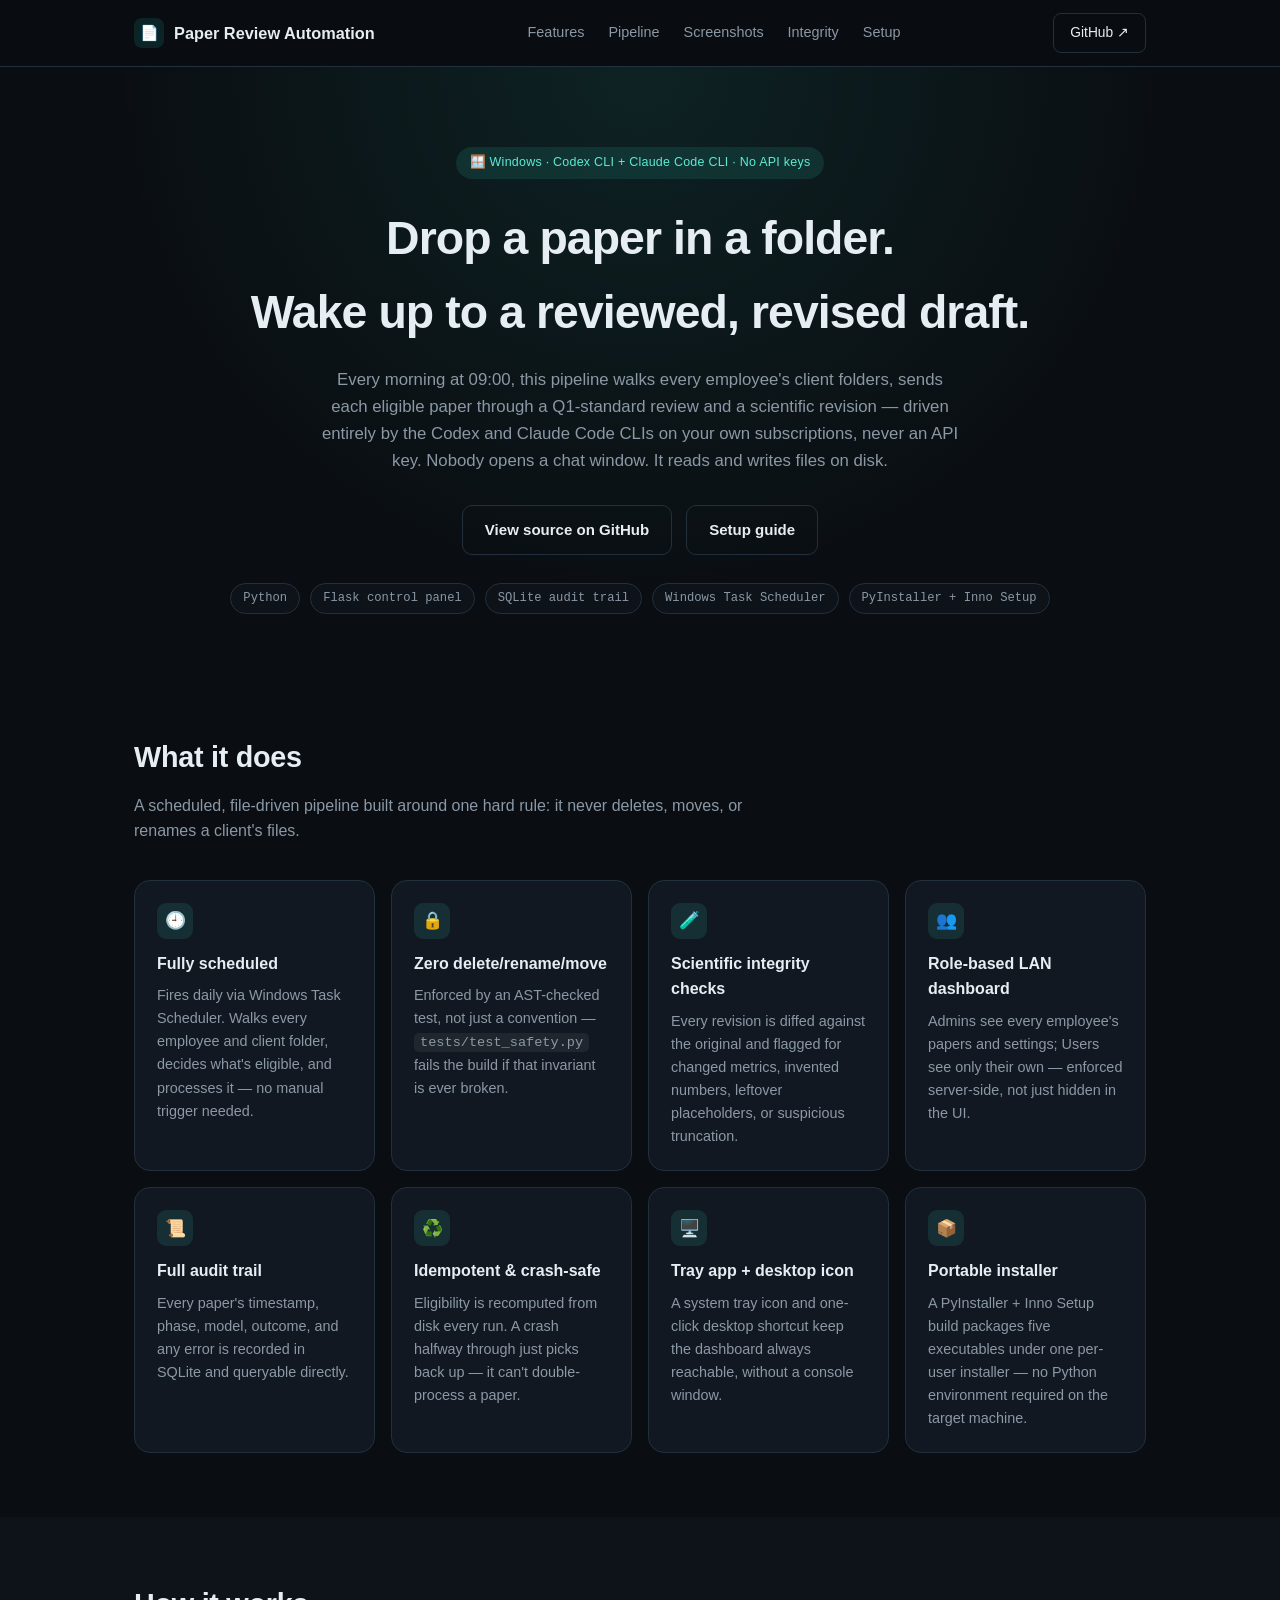
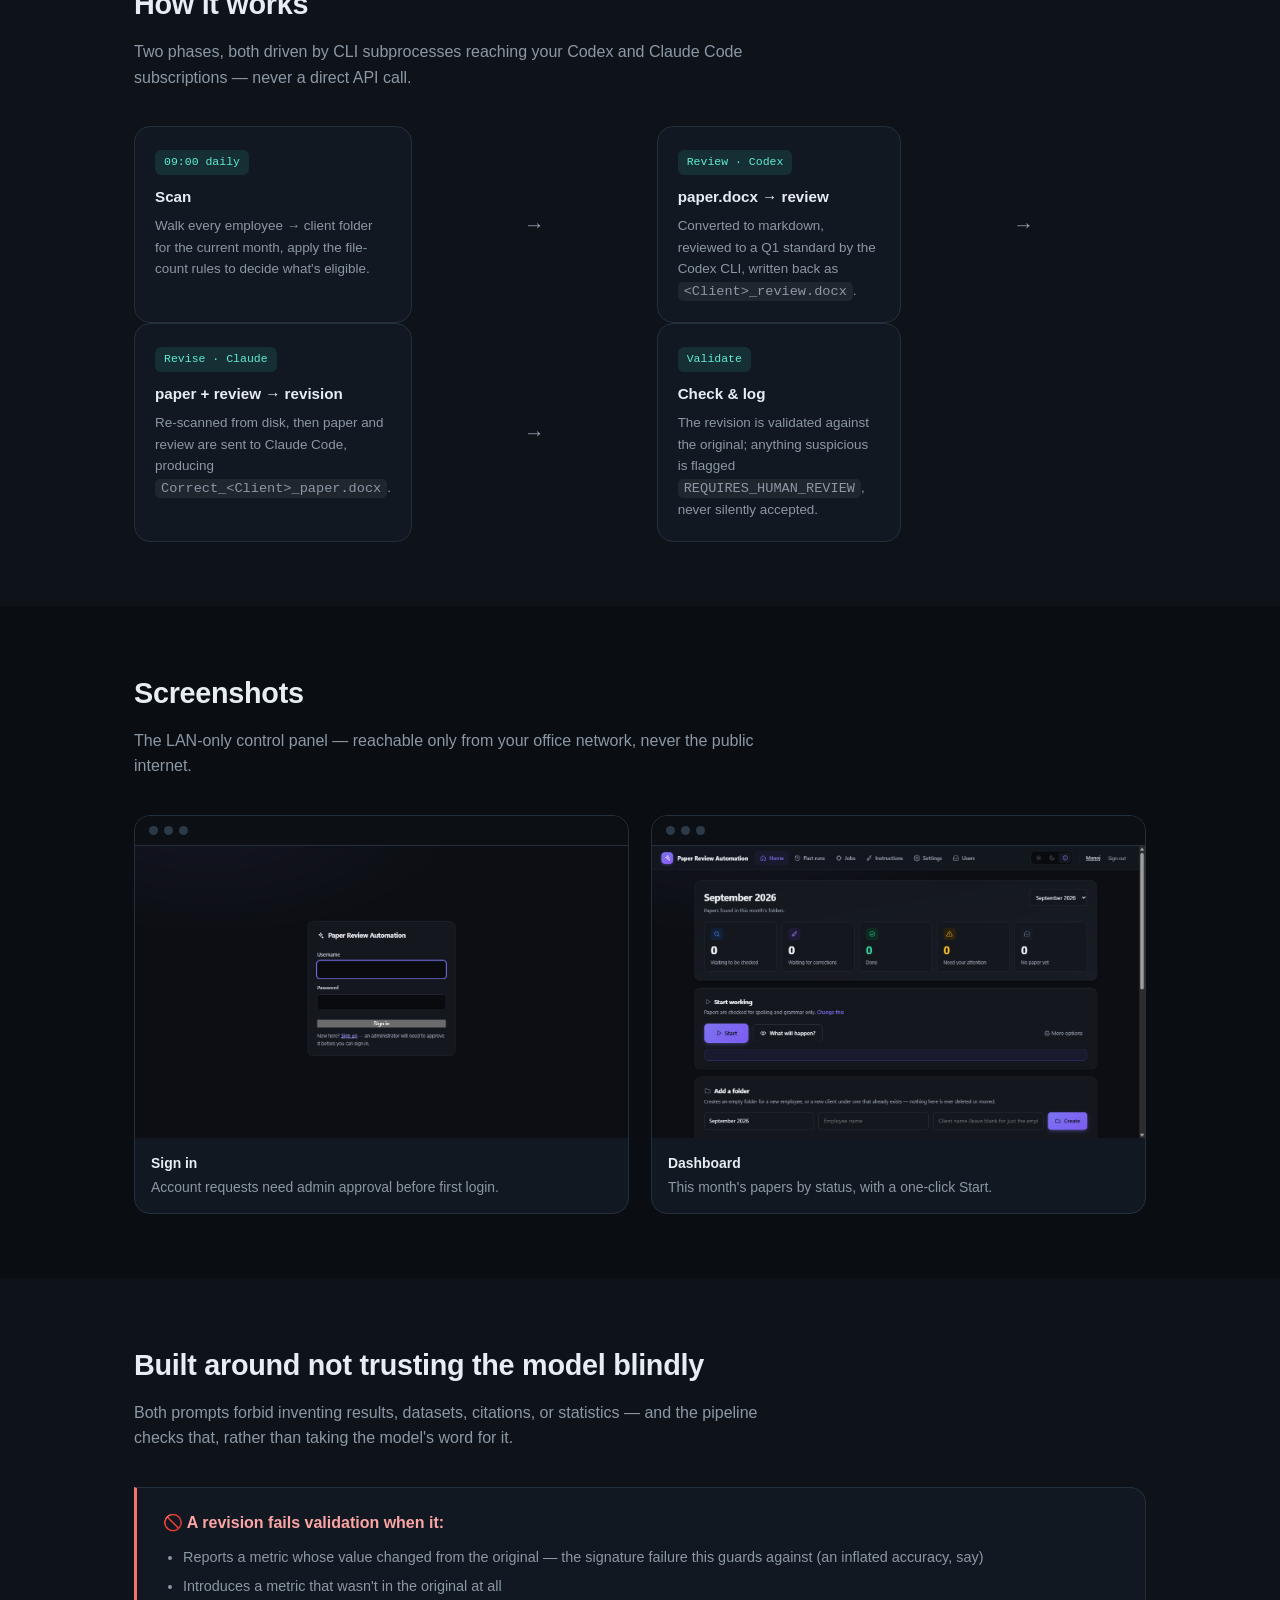
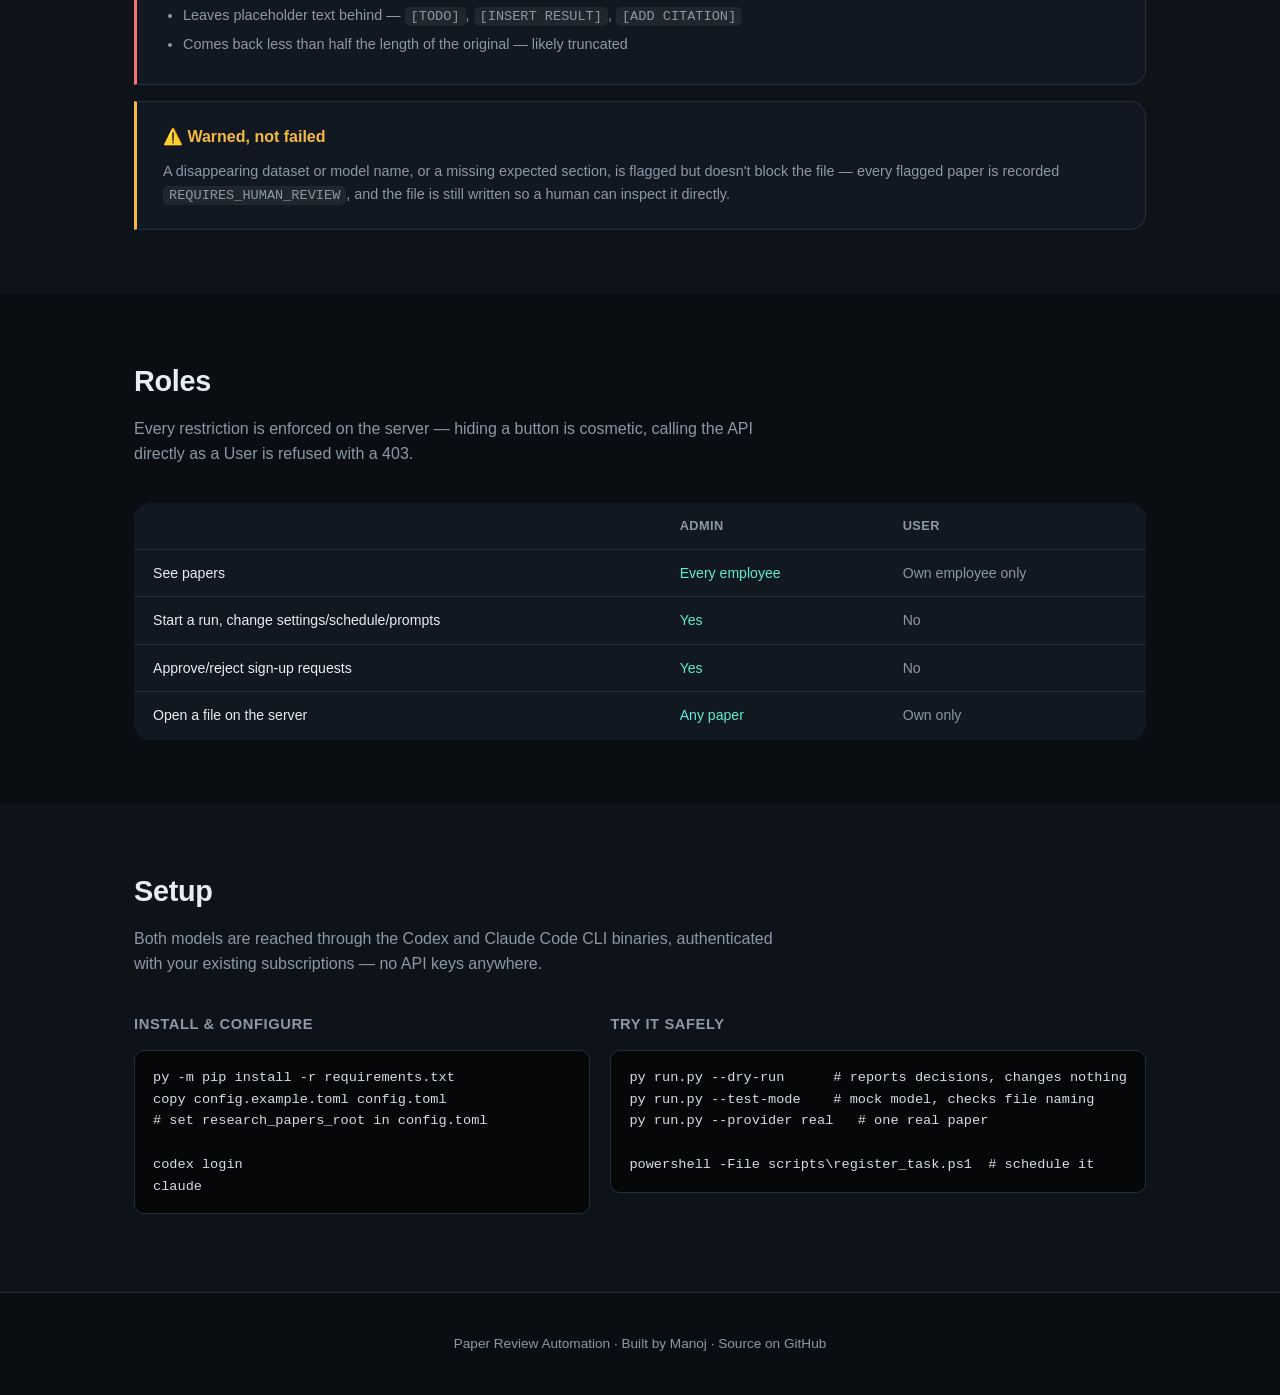
==== docs/index.html @ 432dfa99 "Add GitHub Pages portfolio page Static single-page showcase under docs/ for GitHub Pages: what the p" ====
<!DOCTYPE html>
<html lang="en">
<head>
<meta charset="UTF-8">
<meta name="viewport" content="width=device-width, initial-scale=1.0">
<title>Paper Review Automation</title>
<style>
  :root {
    --bg: #0a0e12;
    --bg-alt: #0e1319;
    --card: #121821;
    --border: #22303d;
    --text: #e6edf3;
    --text-dim: #8b98a5;
    --teal: #2dd4bf;
    --teal-soft: rgba(45, 212, 191, 0.12);
    --amber: #f5b940;
    --red: #f87171;
    --radius: 16px;
    --mono: "SFMono-Regular", Consolas, "Liberation Mono", Menlo, monospace;
    --sans: -apple-system, BlinkMacSystemFont, "Segoe UI", Roboto, Helvetica, Arial, sans-serif;
  }

  * { box-sizing: border-box; }

  html, body {
    margin: 0;
    padding: 0;
    background: var(--bg);
    color: var(--text);
    font-family: var(--sans);
    line-height: 1.6;
    scroll-behavior: smooth;
  }

  a { color: var(--teal); text-decoration: none; }
  a:hover { text-decoration: underline; }

  .wrap { max-width: 1060px; margin: 0 auto; padding: 0 24px; }

  /* Nav */
  nav {
    position: sticky;
    top: 0;
    z-index: 10;
    background: rgba(10, 14, 18, 0.85);
    backdrop-filter: blur(8px);
    border-bottom: 1px solid var(--border);
  }
  nav .wrap { display: flex; align-items: center; justify-content: space-between; height: 66px; }
  .brand { display: flex; align-items: center; gap: 10px; font-weight: 700; font-size: 1.02rem; }
  .brand-icon {
    width: 30px; height: 30px;
    display: grid; place-items: center;
    background: var(--teal-soft);
    border-radius: 8px;
    font-size: 15px;
  }
  .nav-links { display: flex; gap: 24px; font-size: 0.9rem; }
  .nav-links a { color: var(--text-dim); }
  .nav-links a:hover { color: var(--text); text-decoration: none; }
  .nav-cta {
    padding: 8px 16px;
    border: 1px solid var(--border);
    border-radius: 8px;
    color: var(--text) !important;
    font-size: 0.86rem;
  }
  .nav-cta:hover { border-color: var(--teal); text-decoration: none; }

  /* Hero */
  header.hero {
    padding: 80px 0 56px;
    text-align: center;
    background: radial-gradient(circle at 50% 0%, rgba(45,212,191,0.10), transparent 60%);
  }
  .eyebrow {
    display: inline-flex;
    align-items: center;
    gap: 8px;
    font-size: 0.78rem;
    color: #5eead4;
    background: var(--teal-soft);
    padding: 6px 14px;
    border-radius: 999px;
    margin-bottom: 22px;
    letter-spacing: 0.02em;
  }
  h1 { font-size: clamp(2rem, 4.2vw, 2.9rem); margin: 0 0 18px; letter-spacing: -0.02em; }
  .hero p.lede { max-width: 640px; margin: 0 auto 30px; color: var(--text-dim); font-size: 1.05rem; }
  .hero-actions { display: flex; gap: 14px; justify-content: center; flex-wrap: wrap; }
  .btn {
    display: inline-flex;
    align-items: center;
    gap: 8px;
    padding: 12px 22px;
    border-radius: 10px;
    font-weight: 600;
    font-size: 0.94rem;
    border: 1px solid var(--border);
    color: var(--text);
  }
  .btn:hover { text-decoration: none; border-color: var(--teal); }

  .stack-row { display: flex; gap: 10px; justify-content: center; flex-wrap: wrap; margin-top: 28px; }
  .pill {
    font-family: var(--mono);
    font-size: 0.76rem;
    color: var(--text-dim);
    background: var(--bg-alt);
    border: 1px solid var(--border);
    padding: 5px 12px;
    border-radius: 999px;
  }

  /* Sections */
  section { padding: 64px 0; }
  section.alt { background: var(--bg-alt); }
  h2 { font-size: clamp(1.45rem, 2.8vw, 1.8rem); margin: 0 0 12px; letter-spacing: -0.01em; }
  .section-intro { color: var(--text-dim); max-width: 640px; margin: 0 0 36px; }

  /* Feature grid */
  .grid { display: grid; grid-template-columns: repeat(auto-fit, minmax(230px, 1fr)); gap: 16px; }
  .card { background: var(--card); border: 1px solid var(--border); border-radius: var(--radius); padding: 22px; }
  .card .icon {
    width: 36px; height: 36px;
    display: grid; place-items: center;
    background: var(--teal-soft);
    border-radius: 9px;
    margin-bottom: 12px;
    font-size: 17px;
  }
  .card h3 { margin: 0 0 8px; font-size: 1rem; }
  .card p { margin: 0; color: var(--text-dim); font-size: 0.9rem; }

  /* Pipeline flow */
  .pipeline {
    display: grid;
    grid-template-columns: repeat(4, 1fr);
    gap: 0;
    align-items: stretch;
  }
  @media (max-width: 820px) {
    .pipeline { grid-template-columns: 1fr; }
    .pipeline .arrow { transform: rotate(90deg); margin: 4px 0; }
  }
  .pipeline .stage {
    background: var(--card);
    border: 1px solid var(--border);
    border-radius: var(--radius);
    padding: 20px;
  }
  .pipeline .stage .tag {
    display: inline-block;
    font-family: var(--mono);
    font-size: 0.72rem;
    color: #5eead4;
    background: var(--teal-soft);
    padding: 3px 9px;
    border-radius: 6px;
    margin-bottom: 10px;
  }
  .pipeline .stage h4 { margin: 0 0 6px; font-size: 0.95rem; }
  .pipeline .stage p { margin: 0; color: var(--text-dim); font-size: 0.84rem; }
  .pipeline .arrow {
    display: flex; align-items: center; justify-content: center;
    color: var(--text-dim);
    font-size: 1.3rem;
    padding: 0 6px;
  }

  /* Screenshots */
  .shots { display: grid; grid-template-columns: repeat(auto-fit, minmax(320px, 1fr)); gap: 22px; }
  .shot { background: var(--card); border: 1px solid var(--border); border-radius: var(--radius); overflow: hidden; }
  .shot .browser-bar {
    display: flex; align-items: center; gap: 6px;
    padding: 10px 14px;
    background: #0c1015;
    border-bottom: 1px solid var(--border);
  }
  .shot .browser-bar span { width: 9px; height: 9px; border-radius: 50%; background: #2c3947; }
  .shot img { display: block; width: 100%; height: auto; }
  .shot .caption { padding: 14px 16px; font-size: 0.87rem; color: var(--text-dim); }
  .shot .caption strong { color: var(--text); display: block; margin-bottom: 2px; }

  /* Integrity callout */
  .callout {
    border: 1px solid var(--border);
    border-left: 3px solid var(--amber);
    background: var(--card);
    border-radius: 0 var(--radius) var(--radius) 0;
    padding: 22px 26px;
  }
  .callout.danger { border-left-color: var(--red); }
  .callout h3 { margin: 0 0 10px; font-size: 1rem; color: var(--amber); display: flex; align-items: center; gap: 8px; }
  .callout.danger h3 { color: #fca5a5; }
  .callout ul { margin: 0; padding-left: 20px; color: var(--text-dim); font-size: 0.9rem; }
  .callout li { margin-bottom: 6px; }
  .callout p { margin: 0; color: var(--text-dim); font-size: 0.9rem; }

  /* Roles table */
  table { width: 100%; border-collapse: collapse; background: var(--card); border: 1px solid var(--border); border-radius: var(--radius); overflow: hidden; }
  th, td { text-align: left; padding: 12px 18px; font-size: 0.88rem; border-bottom: 1px solid var(--border); }
  th { color: var(--text-dim); font-weight: 600; font-size: 0.8rem; text-transform: uppercase; letter-spacing: 0.03em; }
  tr:last-child td { border-bottom: none; }
  td.yes { color: #5eead4; }
  td.no { color: var(--text-dim); }

  code, pre { font-family: var(--mono); font-size: 0.85rem; }
  code { background: rgba(255,255,255,0.06); padding: 2px 6px; border-radius: 5px; }
  pre {
    background: #050708;
    border: 1px solid var(--border);
    border-radius: 10px;
    padding: 16px 18px;
    overflow-x: auto;
    color: #d6dbe6;
  }
  pre code { background: none; padding: 0; }

  .run-grid { display: grid; grid-template-columns: 1fr 1fr; gap: 20px; }
  @media (max-width: 720px) {
    .run-grid { grid-template-columns: 1fr; }
    .nav-links { display: none; }
  }
  .run-card h3 {
    margin: 0 0 12px;
    font-size: 0.92rem;
    color: var(--text-dim);
    text-transform: uppercase;
    letter-spacing: 0.04em;
    font-weight: 600;
  }

  footer {
    padding: 40px 0;
    text-align: center;
    color: var(--text-dim);
    font-size: 0.85rem;
    border-top: 1px solid var(--border);
  }
  footer a { color: var(--text-dim); }
  footer a:hover { color: var(--teal); }
</style>
</head>
<body>

<nav>
  <div class="wrap">
    <div class="brand">
      <span class="brand-icon">📄</span>
      Paper Review Automation
    </div>
    <div class="nav-links">
      <a href="#features">Features</a>
      <a href="#pipeline">Pipeline</a>
      <a href="#screenshots">Screenshots</a>
      <a href="#integrity">Integrity</a>
      <a href="#run-it">Setup</a>
    </div>
    <a class="nav-cta" href="https://github.com/Manojid/Research-paper-review-revise-automation" target="_blank" rel="noopener">GitHub ↗</a>
  </div>
</nav>

<header class="hero">
  <div class="wrap">
    <span class="eyebrow">🪟 Windows · Codex CLI + Claude Code CLI · No API keys</span>
    <h1>Drop a paper in a folder.<br>Wake up to a reviewed, revised draft.</h1>
    <p class="lede">
      Every morning at 09:00, this pipeline walks every employee's client folders,
      sends each eligible paper through a Q1-standard review and a scientific revision —
      driven entirely by the Codex and Claude Code CLIs on your own subscriptions,
      never an API key. Nobody opens a chat window. It reads and writes files on disk.
    </p>
    <div class="hero-actions">
      <a class="btn" href="https://github.com/Manojid/Research-paper-review-revise-automation" target="_blank" rel="noopener">View source on GitHub</a>
      <a class="btn" href="#run-it">Setup guide</a>
    </div>
    <div class="stack-row">
      <span class="pill">Python</span>
      <span class="pill">Flask control panel</span>
      <span class="pill">SQLite audit trail</span>
      <span class="pill">Windows Task Scheduler</span>
      <span class="pill">PyInstaller + Inno Setup</span>
    </div>
  </div>
</header>

<section id="features">
  <div class="wrap">
    <h2>What it does</h2>
    <p class="section-intro">A scheduled, file-driven pipeline built around one hard rule: it never deletes, moves, or renames a client's files.</p>
    <div class="grid">
      <div class="card">
        <div class="icon">🕘</div>
        <h3>Fully scheduled</h3>
        <p>Fires daily via Windows Task Scheduler. Walks every employee and client folder, decides what's eligible, and processes it — no manual trigger needed.</p>
      </div>
      <div class="card">
        <div class="icon">🔒</div>
        <h3>Zero delete/rename/move</h3>
        <p>Enforced by an AST-checked test, not just a convention — <code>tests/test_safety.py</code> fails the build if that invariant is ever broken.</p>
      </div>
      <div class="card">
        <div class="icon">🧪</div>
        <h3>Scientific integrity checks</h3>
        <p>Every revision is diffed against the original and flagged for changed metrics, invented numbers, leftover placeholders, or suspicious truncation.</p>
      </div>
      <div class="card">
        <div class="icon">👥</div>
        <h3>Role-based LAN dashboard</h3>
        <p>Admins see every employee's papers and settings; Users see only their own — enforced server-side, not just hidden in the UI.</p>
      </div>
      <div class="card">
        <div class="icon">📜</div>
        <h3>Full audit trail</h3>
        <p>Every paper's timestamp, phase, model, outcome, and any error is recorded in SQLite and queryable directly.</p>
      </div>
      <div class="card">
        <div class="icon">♻️</div>
        <h3>Idempotent &amp; crash-safe</h3>
        <p>Eligibility is recomputed from disk every run. A crash halfway through just picks back up — it can't double-process a paper.</p>
      </div>
      <div class="card">
        <div class="icon">🖥️</div>
        <h3>Tray app + desktop icon</h3>
        <p>A system tray icon and one-click desktop shortcut keep the dashboard always reachable, without a console window.</p>
      </div>
      <div class="card">
        <div class="icon">📦</div>
        <h3>Portable installer</h3>
        <p>A PyInstaller + Inno Setup build packages five executables under one per-user installer — no Python environment required on the target machine.</p>
      </div>
    </div>
  </div>
</section>

<section class="alt" id="pipeline">
  <div class="wrap">
    <h2>How it works</h2>
    <p class="section-intro">Two phases, both driven by CLI subprocesses reaching your Codex and Claude Code subscriptions — never a direct API call.</p>
    <div class="pipeline">
      <div class="stage">
        <span class="tag">09:00 daily</span>
        <h4>Scan</h4>
        <p>Walk every employee → client folder for the current month, apply the file-count rules to decide what's eligible.</p>
      </div>
      <div class="arrow">→</div>
      <div class="stage">
        <span class="tag">Review · Codex</span>
        <h4>paper.docx → review</h4>
        <p>Converted to markdown, reviewed to a Q1 standard by the Codex CLI, written back as <code>&lt;Client&gt;_review.docx</code>.</p>
      </div>
      <div class="arrow">→</div>
      <div class="stage">
        <span class="tag">Revise · Claude</span>
        <h4>paper + review → revision</h4>
        <p>Re-scanned from disk, then paper and review are sent to Claude Code, producing <code>Correct_&lt;Client&gt;_paper.docx</code>.</p>
      </div>
      <div class="arrow">→</div>
      <div class="stage">
        <span class="tag">Validate</span>
        <h4>Check &amp; log</h4>
        <p>The revision is validated against the original; anything suspicious is flagged <code>REQUIRES_HUMAN_REVIEW</code>, never silently accepted.</p>
      </div>
    </div>
  </div>
</section>

<section id="screenshots">
  <div class="wrap">
    <h2>Screenshots</h2>
    <p class="section-intro">The LAN-only control panel — reachable only from your office network, never the public internet.</p>
    <div class="shots">
      <div class="shot">
        <div class="browser-bar"><span></span><span></span><span></span></div>
        <img src="assets/login.png" alt="Sign-in screen" loading="lazy">
        <div class="caption"><strong>Sign in</strong>Account requests need admin approval before first login.</div>
      </div>
      <div class="shot">
        <div class="browser-bar"><span></span><span></span><span></span></div>
        <img src="assets/dashboard.png" alt="Dashboard overview" loading="lazy">
        <div class="caption"><strong>Dashboard</strong>This month's papers by status, with a one-click Start.</div>
      </div>
    </div>
  </div>
</section>

<section class="alt" id="integrity">
  <div class="wrap">
    <h2>Built around not trusting the model blindly</h2>
    <p class="section-intro">Both prompts forbid inventing results, datasets, citations, or statistics — and the pipeline checks that, rather than taking the model's word for it.</p>

    <div class="callout danger">
      <h3>🚫 A revision fails validation when it:</h3>
      <ul>
        <li>Reports a metric whose value changed from the original — the signature failure this guards against (an inflated accuracy, say)</li>
        <li>Introduces a metric that wasn't in the original at all</li>
        <li>Leaves placeholder text behind — <code>[TODO]</code>, <code>[INSERT RESULT]</code>, <code>[ADD CITATION]</code></li>
        <li>Comes back less than half the length of the original — likely truncated</li>
      </ul>
    </div>

    <div style="height: 16px;"></div>

    <div class="callout">
      <h3>⚠️ Warned, not failed</h3>
      <p>A disappearing dataset or model name, or a missing expected section, is flagged but doesn't block the file — every flagged paper is recorded <code>REQUIRES_HUMAN_REVIEW</code>, and the file is still written so a human can inspect it directly.</p>
    </div>
  </div>
</section>

<section>
  <div class="wrap">
    <h2>Roles</h2>
    <p class="section-intro">Every restriction is enforced on the server — hiding a button is cosmetic, calling the API directly as a User is refused with a 403.</p>
    <table>
      <tr><th></th><th>Admin</th><th>User</th></tr>
      <tr><td>See papers</td><td class="yes">Every employee</td><td class="no">Own employee only</td></tr>
      <tr><td>Start a run, change settings/schedule/prompts</td><td class="yes">Yes</td><td class="no">No</td></tr>
      <tr><td>Approve/reject sign-up requests</td><td class="yes">Yes</td><td class="no">No</td></tr>
      <tr><td>Open a file on the server</td><td class="yes">Any paper</td><td class="no">Own only</td></tr>
    </table>
  </div>
</section>

<section class="alt" id="run-it">
  <div class="wrap">
    <h2>Setup</h2>
    <p class="section-intro">Both models are reached through the Codex and Claude Code CLI binaries, authenticated with your existing subscriptions — no API keys anywhere.</p>
    <div class="run-grid">
      <div class="run-card">
        <h3>Install &amp; configure</h3>
        <pre><code>py -m pip install -r requirements.txt
copy config.example.toml config.toml
# set research_papers_root in config.toml

codex login
claude</code></pre>
      </div>
      <div class="run-card">
        <h3>Try it safely</h3>
        <pre><code>py run.py --dry-run      # reports decisions, changes nothing
py run.py --test-mode    # mock model, checks file naming
py run.py --provider real   # one real paper

powershell -File scripts\register_task.ps1  # schedule it</code></pre>
      </div>
    </div>
  </div>
</section>

<footer>
  <div class="wrap">
    Paper Review Automation &middot; Built by Manoj &middot; <a href="https://github.com/Manojid/Research-paper-review-revise-automation" target="_blank" rel="noopener">Source on GitHub</a>
  </div>
</footer>

</body>
</html>
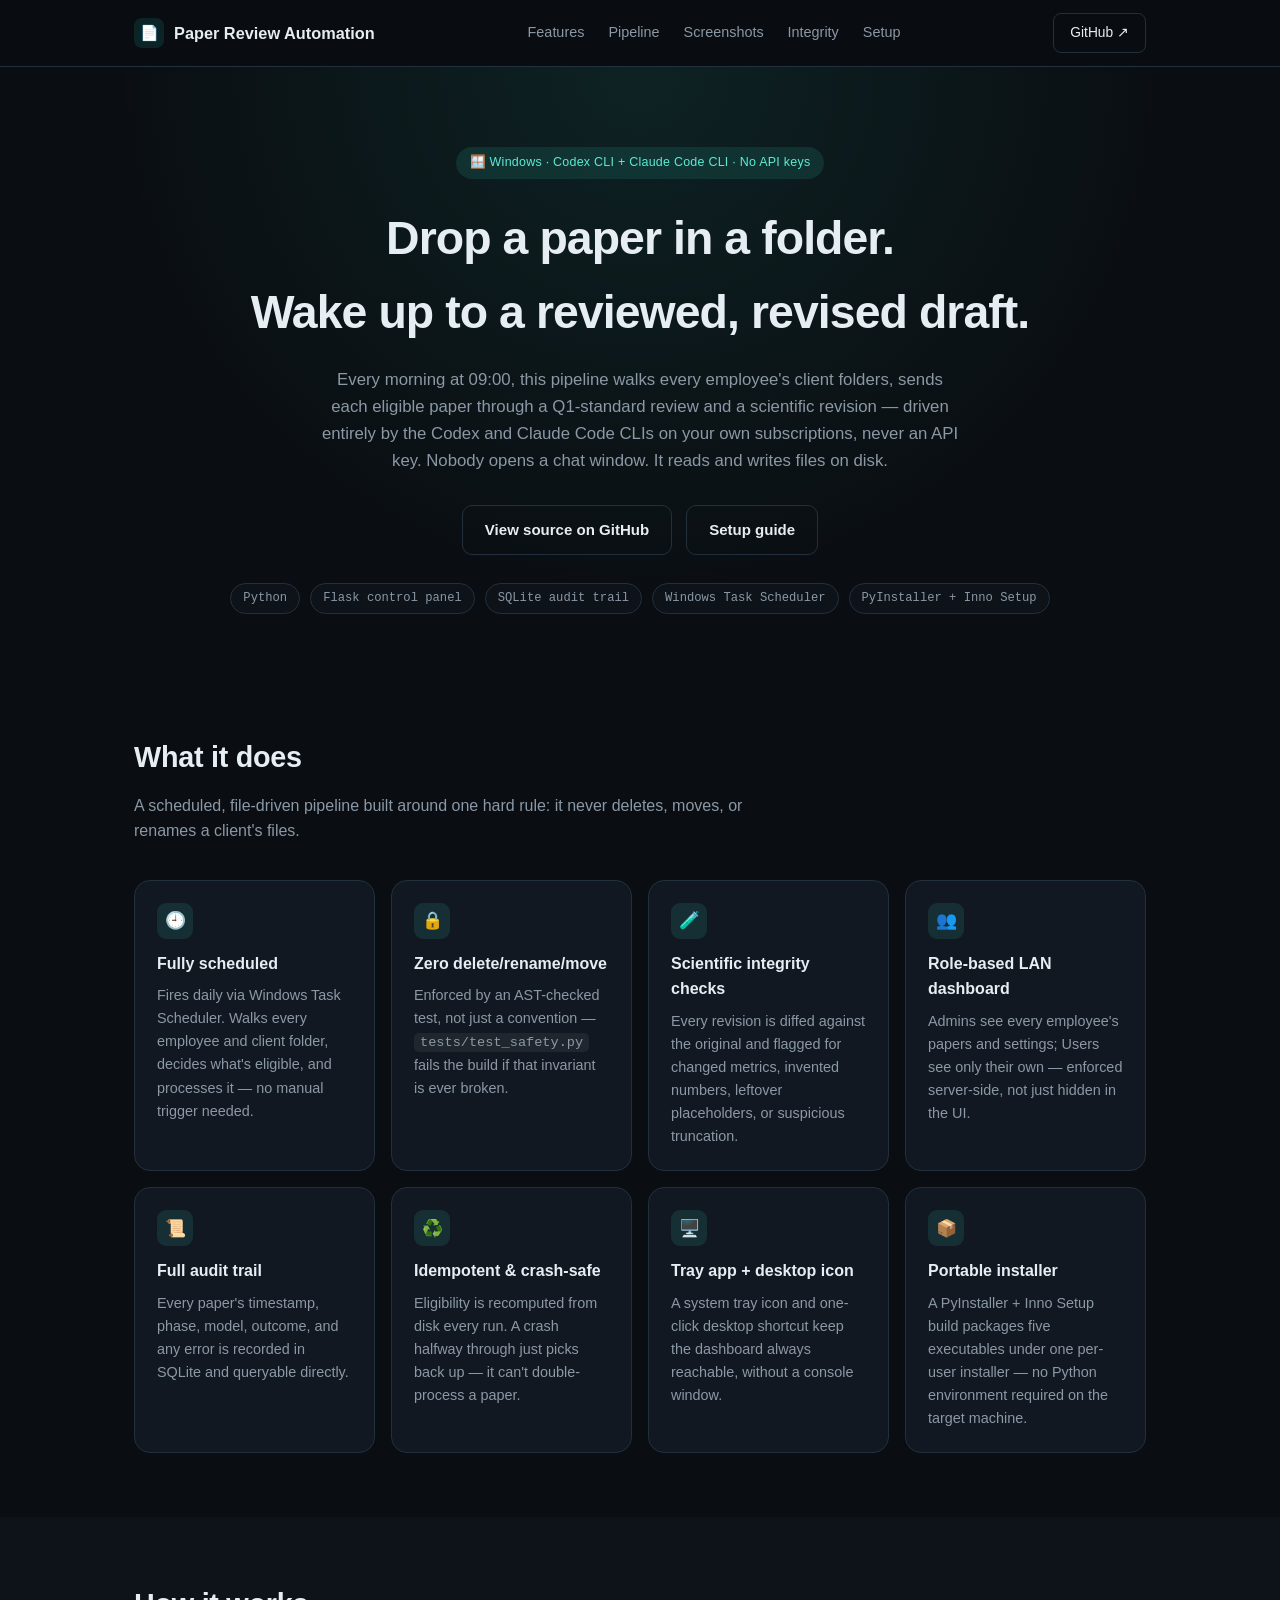
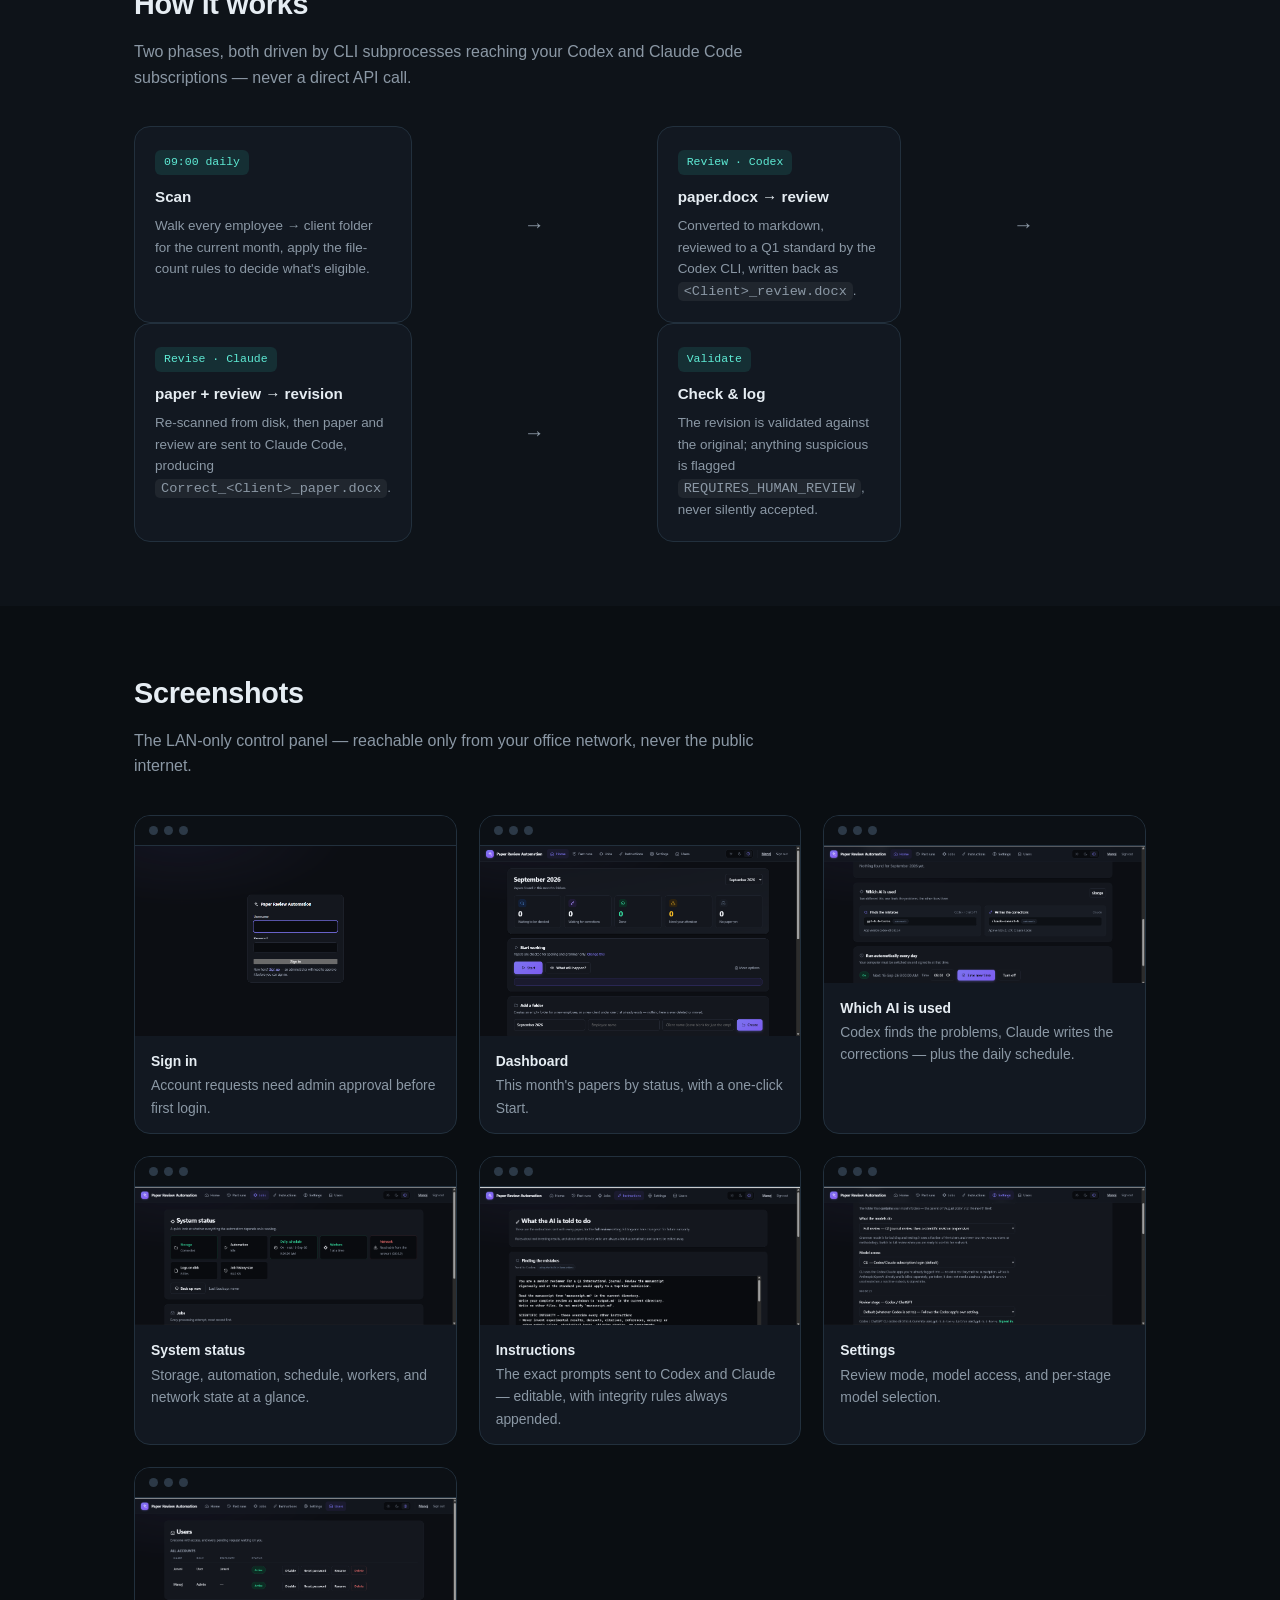
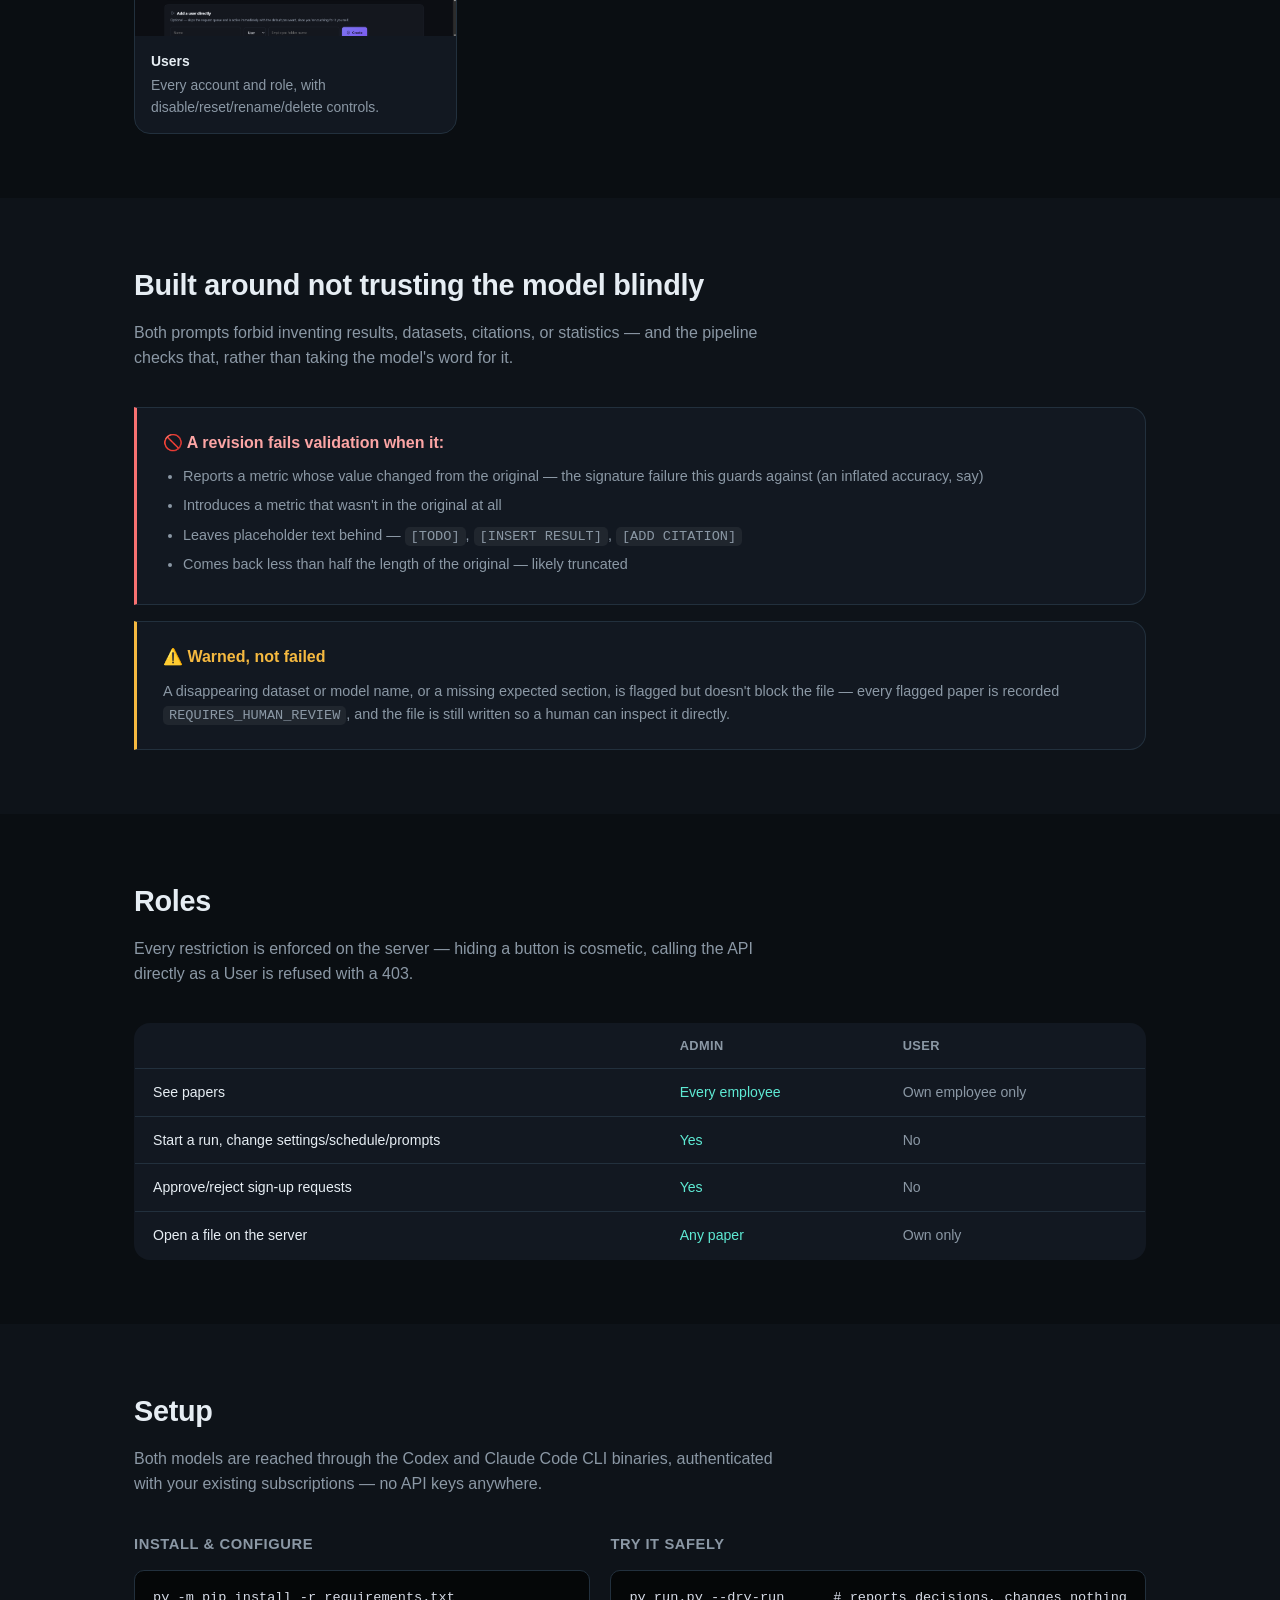
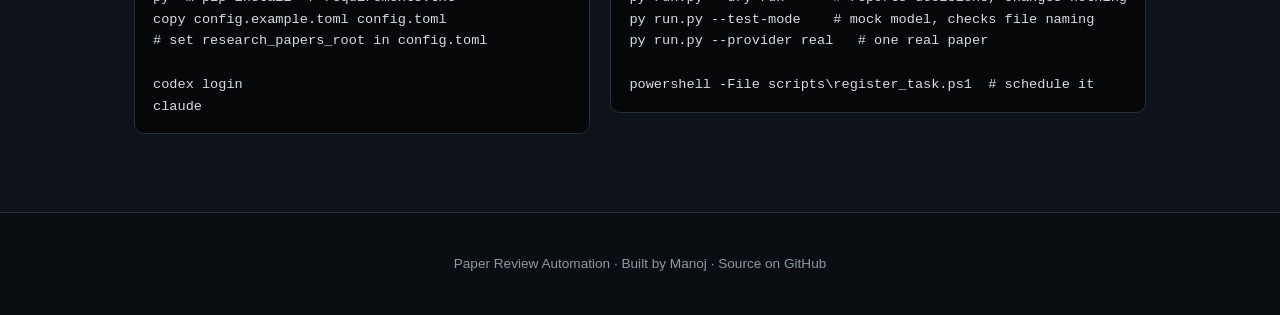
==== commit ad710e6a: "Add five more dashboard screenshots to the portfolio page System status, Instructions (the actual pr" ====
--- a/docs/index.html
+++ b/docs/index.html
@@ -382,6 +382,31 @@
         <img src="assets/dashboard.png" alt="Dashboard overview" loading="lazy">
         <div class="caption"><strong>Dashboard</strong>This month's papers by status, with a one-click Start.</div>
       </div>
+      <div class="shot">
+        <div class="browser-bar"><span></span><span></span><span></span></div>
+        <img src="assets/home-detail.png" alt="Which AI is used and schedule" loading="lazy">
+        <div class="caption"><strong>Which AI is used</strong>Codex finds the problems, Claude writes the corrections — plus the daily schedule.</div>
+      </div>
+      <div class="shot">
+        <div class="browser-bar"><span></span><span></span><span></span></div>
+        <img src="assets/jobs.png" alt="System status and jobs" loading="lazy">
+        <div class="caption"><strong>System status</strong>Storage, automation, schedule, workers, and network state at a glance.</div>
+      </div>
+      <div class="shot">
+        <div class="browser-bar"><span></span><span></span><span></span></div>
+        <img src="assets/instructions.png" alt="Instructions editor" loading="lazy">
+        <div class="caption"><strong>Instructions</strong>The exact prompts sent to Codex and Claude — editable, with integrity rules always appended.</div>
+      </div>
+      <div class="shot">
+        <div class="browser-bar"><span></span><span></span><span></span></div>
+        <img src="assets/settings.png" alt="Settings screen" loading="lazy">
+        <div class="caption"><strong>Settings</strong>Review mode, model access, and per-stage model selection.</div>
+      </div>
+      <div class="shot">
+        <div class="browser-bar"><span></span><span></span><span></span></div>
+        <img src="assets/users.png" alt="Users administration screen" loading="lazy">
+        <div class="caption"><strong>Users</strong>Every account and role, with disable/reset/rename/delete controls.</div>
+      </div>
     </div>
   </div>
 </section>
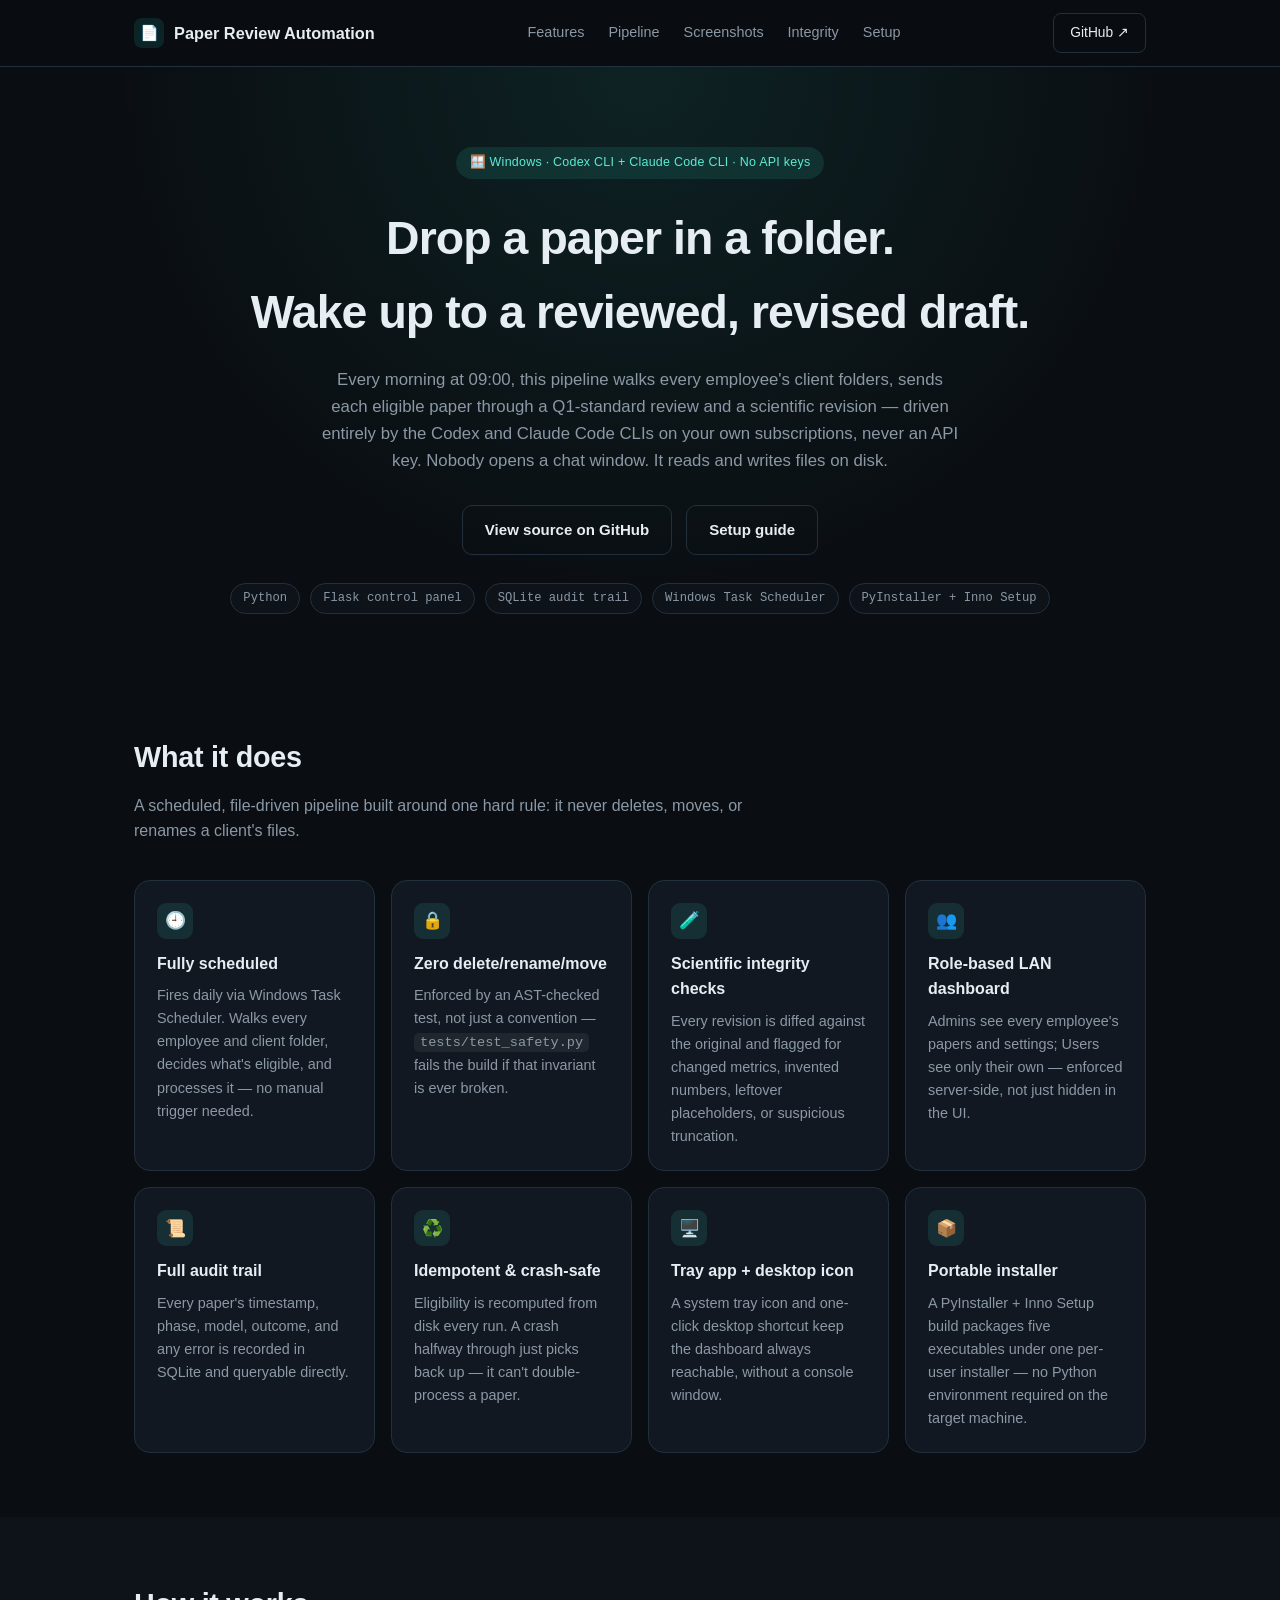
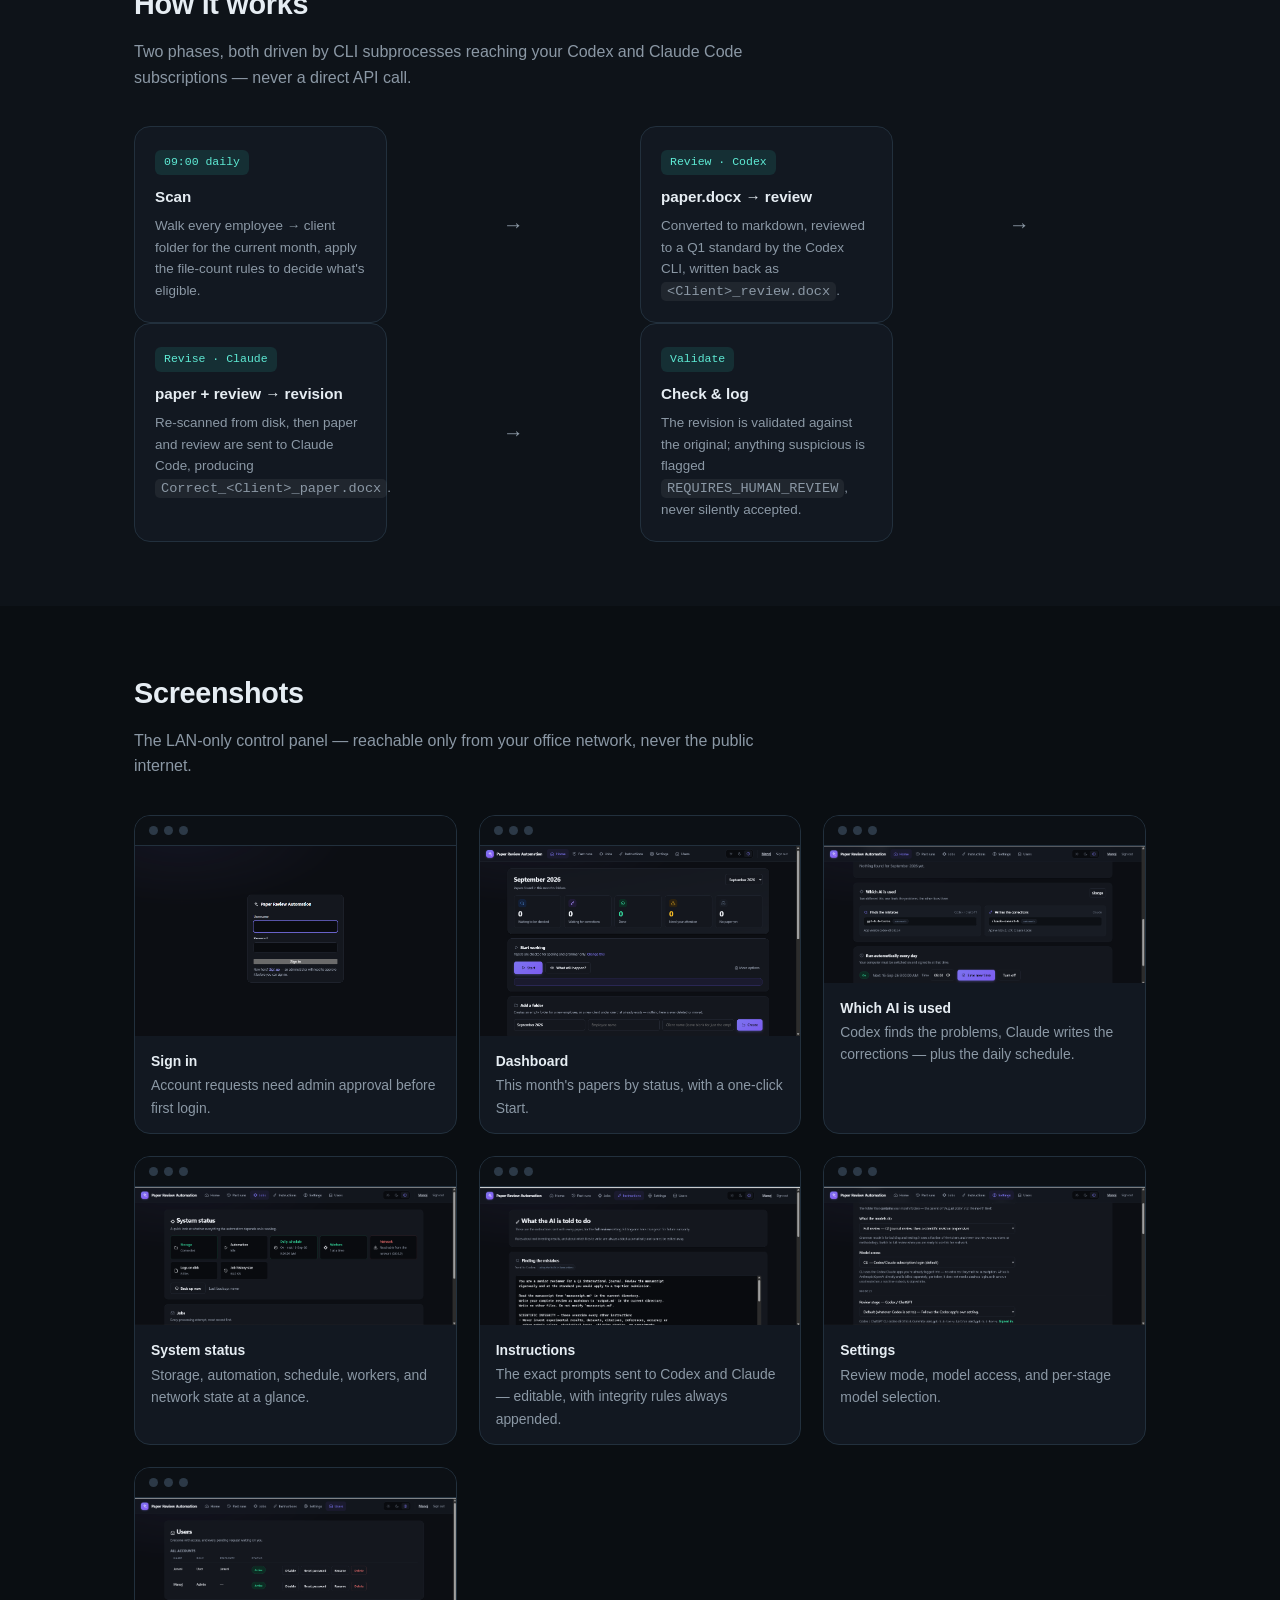
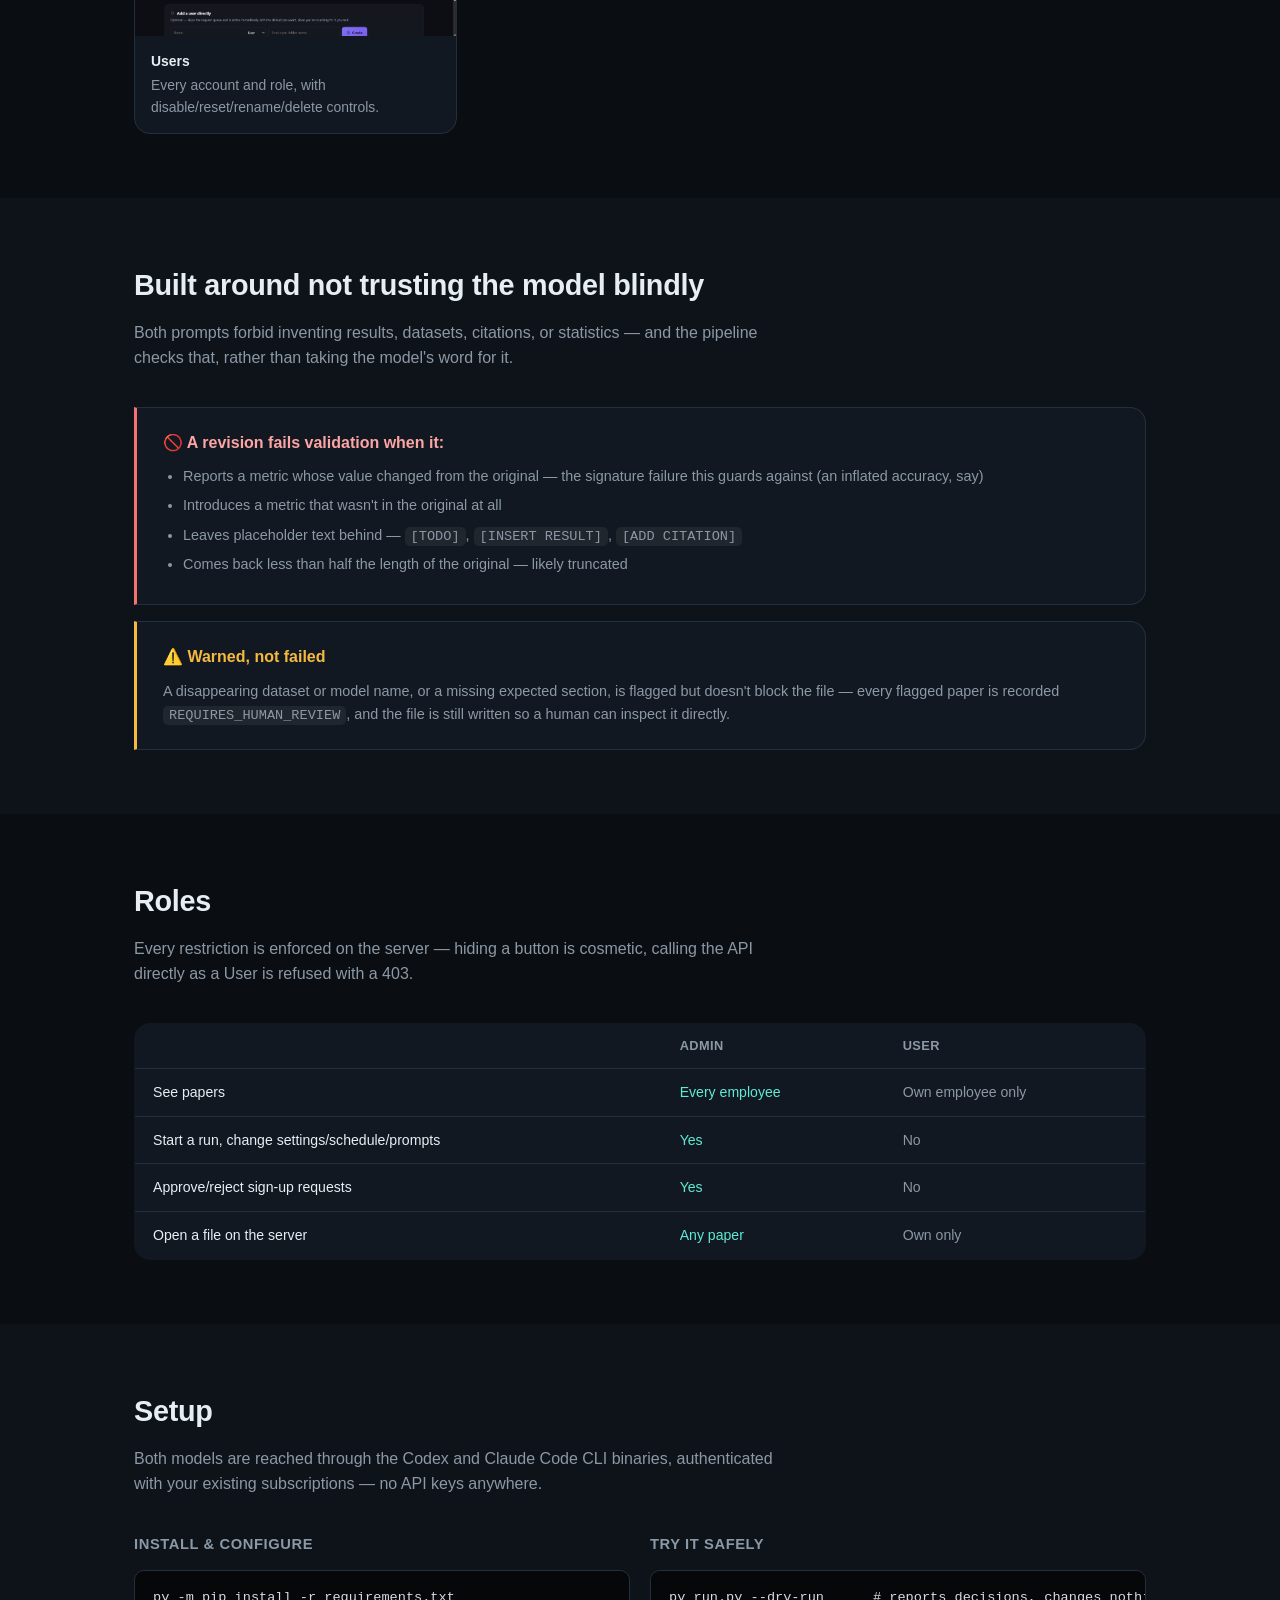
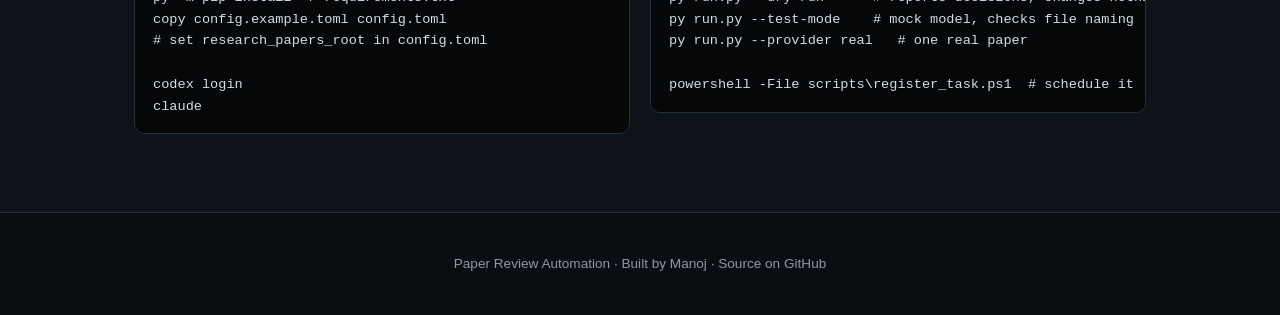
==== commit e7e80f87: "Fix mobile horizontal overflow in Setup and Roles sections Two overflow sources: .run-grid/.pipeline" ====
--- a/docs/index.html
+++ b/docs/index.html
@@ -140,6 +140,7 @@
     gap: 0;
     align-items: stretch;
   }
+  .pipeline .stage { min-width: 0; }
   @media (max-width: 820px) {
     .pipeline { grid-template-columns: 1fr; }
     .pipeline .arrow { transform: rotate(90deg); margin: 4px 0; }
@@ -199,7 +200,8 @@
   .callout p { margin: 0; color: var(--text-dim); font-size: 0.9rem; }
 
   /* Roles table */
-  table { width: 100%; border-collapse: collapse; background: var(--card); border: 1px solid var(--border); border-radius: var(--radius); overflow: hidden; }
+  .table-scroll { overflow-x: auto; border-radius: var(--radius); }
+  table { width: 100%; min-width: 480px; border-collapse: collapse; background: var(--card); border: 1px solid var(--border); border-radius: var(--radius); overflow: hidden; }
   th, td { text-align: left; padding: 12px 18px; font-size: 0.88rem; border-bottom: 1px solid var(--border); }
   th { color: var(--text-dim); font-weight: 600; font-size: 0.8rem; text-transform: uppercase; letter-spacing: 0.03em; }
   tr:last-child td { border-bottom: none; }
@@ -219,6 +221,7 @@
   pre code { background: none; padding: 0; }
 
   .run-grid { display: grid; grid-template-columns: 1fr 1fr; gap: 20px; }
+  .run-grid > * { min-width: 0; }
   @media (max-width: 720px) {
     .run-grid { grid-template-columns: 1fr; }
     .nav-links { display: none; }
@@ -439,13 +442,15 @@
   <div class="wrap">
     <h2>Roles</h2>
     <p class="section-intro">Every restriction is enforced on the server — hiding a button is cosmetic, calling the API directly as a User is refused with a 403.</p>
-    <table>
-      <tr><th></th><th>Admin</th><th>User</th></tr>
-      <tr><td>See papers</td><td class="yes">Every employee</td><td class="no">Own employee only</td></tr>
-      <tr><td>Start a run, change settings/schedule/prompts</td><td class="yes">Yes</td><td class="no">No</td></tr>
-      <tr><td>Approve/reject sign-up requests</td><td class="yes">Yes</td><td class="no">No</td></tr>
-      <tr><td>Open a file on the server</td><td class="yes">Any paper</td><td class="no">Own only</td></tr>
-    </table>
+    <div class="table-scroll">
+      <table>
+        <tr><th></th><th>Admin</th><th>User</th></tr>
+        <tr><td>See papers</td><td class="yes">Every employee</td><td class="no">Own employee only</td></tr>
+        <tr><td>Start a run, change settings/schedule/prompts</td><td class="yes">Yes</td><td class="no">No</td></tr>
+        <tr><td>Approve/reject sign-up requests</td><td class="yes">Yes</td><td class="no">No</td></tr>
+        <tr><td>Open a file on the server</td><td class="yes">Any paper</td><td class="no">Own only</td></tr>
+      </table>
+    </div>
   </div>
 </section>
 
